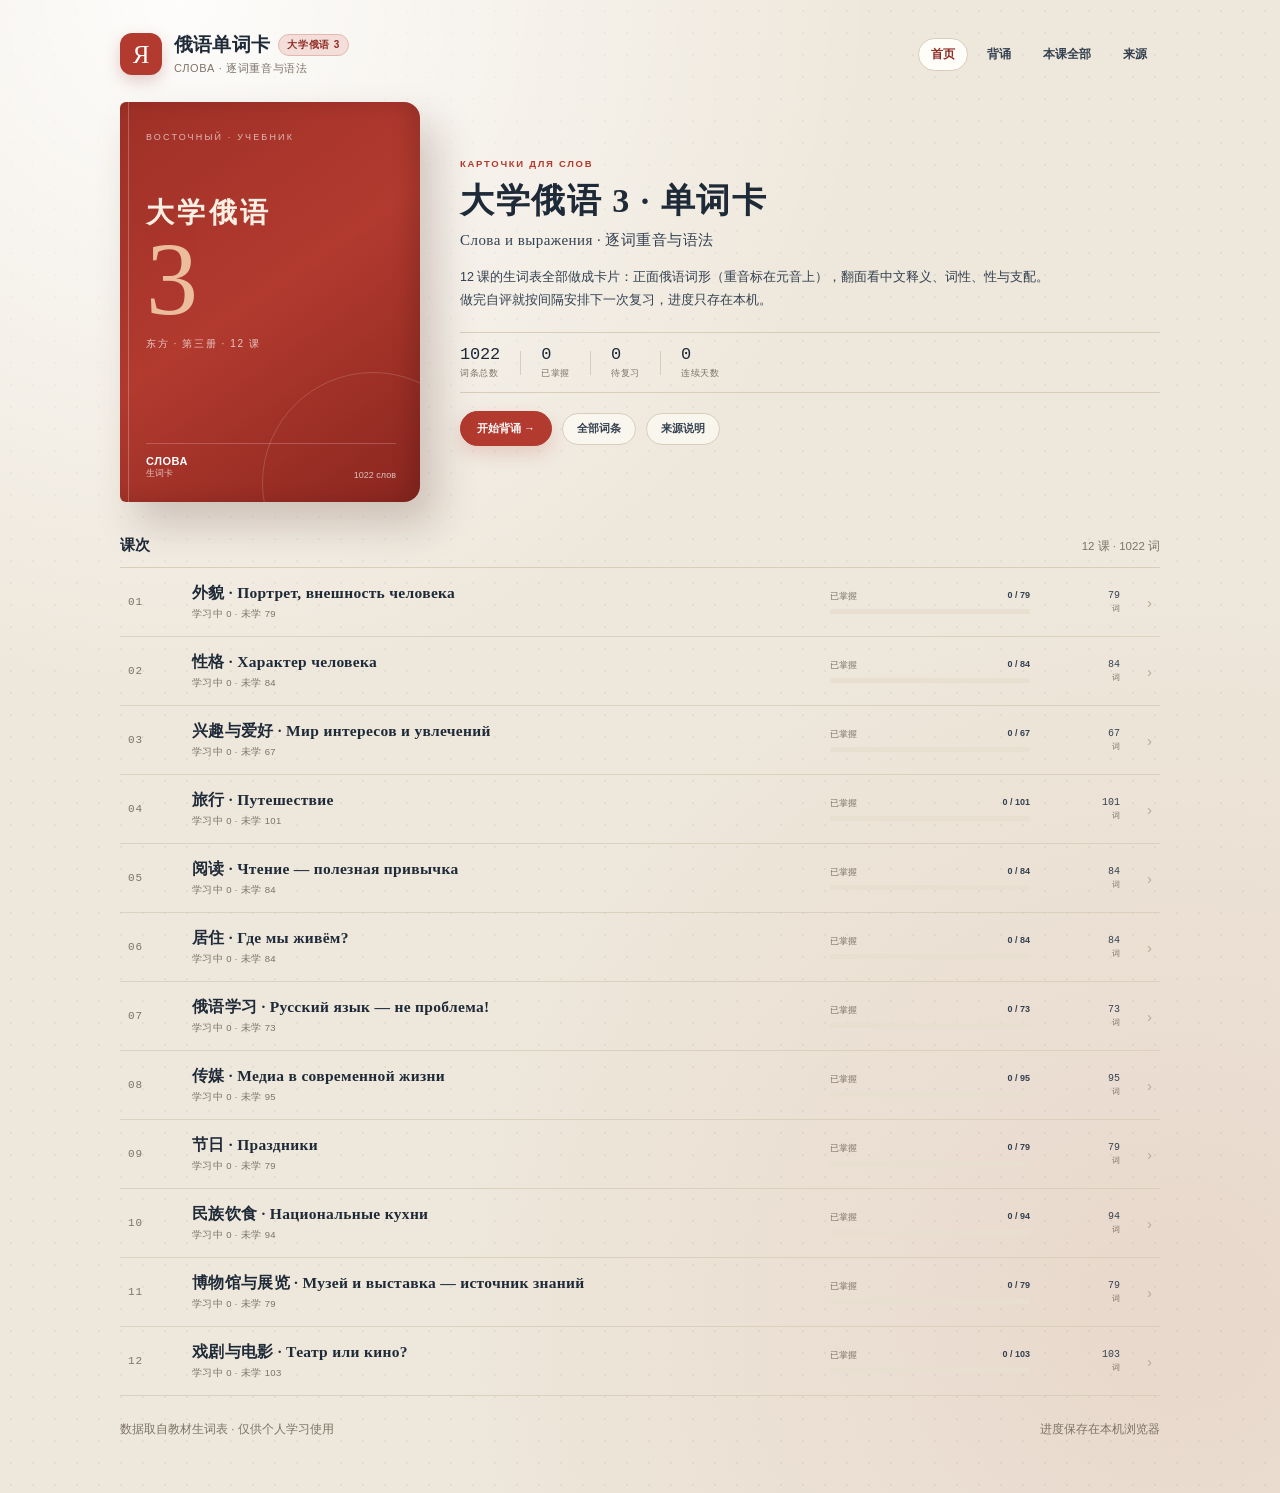
==== index.html @ 7ebdeb6d "俄语单词卡：大学俄语 3 的 1022 个生词，四档间隔复习 - 书首页（封面/统计/12 课进度）、背诵页、本课全部、来源 - 重音按 вн[е]шность 写法渲染；左右键切词与评分解耦 - 四" ====
<!doctype html>
<html lang="zh-CN">
<head>
<meta charset="utf-8">
<meta name="viewport" content="width=device-width, initial-scale=1">
<meta name="theme-color" content="#eee7db">
<title>大学俄语 3 · 俄语单词卡</title>
<link rel="stylesheet" href="styles.css">
<link rel="icon" href="favicon.svg" type="image/svg+xml">
<link rel="manifest" href="manifest.webmanifest">
</head>
<body>
<div class="page">

  <header class="topbar">
    <div class="brand">
      <div class="brand-mark" aria-hidden="true">Я</div>
      <div class="brand-copy">
        <div class="brand-line">
          <h1>俄语单词卡</h1>
          <span class="alpha-badge">大学俄语 3</span>
        </div>
        <p>СЛОВА · 逐词重音与语法</p>
      </div>
    </div>
    <nav class="nav">
      <a href="index.html" class="active">首页</a>
      <a href="study.html">背诵</a>
      <a href="unit.html">本课全部</a>
      <a href="sources.html">来源</a>
    </nav>
  </header>

  <section class="hero">
    <div class="cover" aria-hidden="true">
      <div class="cover-kicker">ВОСТОЧНЫЙ · УЧЕБНИК</div>
      <div class="cover-title">大学俄语</div>
      <div class="cover-num">3</div>
      <div class="cover-edition">东方 · 第三册 · 12 课</div>
      <div class="cover-foot">
        <div><strong>СЛОВА</strong>生词卡</div>
        <div><span id="coverCount">1022</span> слов</div>
      </div>
    </div>

    <div class="book-copy">
      <div class="eyebrow">Карточки для слов</div>
      <h1>大学俄语 3 · 单词卡</h1>
      <p class="ru-line">Слова и выражения · 逐词重音与语法</p>
      <p class="book-desc">
        12 课的生词表全部做成卡片：正面俄语词形（重音标在元音上），翻面看中文释义、词性、性与支配。
        做完自评就按间隔安排下一次复习，进度只存在本机。
      </p>

      <div class="book-stats">
        <div class="stat"><b id="sTotal">0</b><span>词条总数</span></div>
        <span class="stat-sep"></span>
        <div class="stat"><b id="sDone">0</b><span>已掌握</span></div>
        <span class="stat-sep"></span>
        <div class="stat"><b id="sDue">0</b><span>待复习</span></div>
        <span class="stat-sep"></span>
        <div class="stat"><b id="sStreak">0</b><span>连续天数</span></div>
      </div>

      <div class="book-actions">
        <a class="primary-btn" href="study.html">开始背诵 →</a>
        <a class="ghost-btn" href="unit.html">全部词条</a>
        <a class="ghost-btn" href="sources.html">来源说明</a>
      </div>
    </div>
  </section>

  <div class="section-title" style="margin-top:34px">
    <h2>课次</h2>
    <p class="section-count" id="lessonCount"></p>
  </div>
  <div class="unit-list" id="units"></div>

  <footer class="foot">
    <div>数据取自教材生词表 · 仅供个人学习使用</div>
    <div>进度保存在本机浏览器</div>
  </footer>
</div>

<script src="data/course.js"></script>
<script src="common.js"></script>
<script src="index.js"></script>
<script src="pwa.js"></script>
</body>
</html>
---- styles.css ----
:root{
  --bg:#eee7db;
  --paper:#fffdf8;
  --ink:#1f2a38;
  --ink-soft:#344150;
  --muted:#7d7367;
  --line:#d8cdbb;
  --line-soft:#e8dfd1;
  --accent:#b23a2f;
  --accent-deep:#8f2b23;
  --accent-soft:#f3ded9;
  --gold:#b88a4f;
  --ok:#3d7a52;
  --ok-soft:#e2efe5;
  --warn:#a8752a;
  --ru-serif:"Times New Roman", Cambria, "Liberation Serif", serif;
  --zh-serif:"Noto Serif SC", "Source Han Serif SC", "Songti SC", STSong, SimSun, serif;
  --sans:"Segoe UI", "PingFang SC", "Microsoft YaHei", sans-serif;
  --mono:"Cascadia Mono", Consolas, "SFMono-Regular", monospace;
}
*{box-sizing:border-box}
html{min-height:100%}
body{
  margin:0;min-height:100vh;color:var(--ink);font-family:var(--sans);
  background-color:var(--bg);
  background-image:
    radial-gradient(circle at 14% 0%, rgba(255,255,255,.9), transparent 38%),
    radial-gradient(circle at 92% 88%, rgba(178,58,47,.09), transparent 42%),
    radial-gradient(rgba(31,42,56,.055) 1px, transparent 1px);
  background-size:auto, auto, 22px 22px;
  -webkit-font-smoothing:antialiased;
}
a{color:var(--accent-deep);text-decoration:none}
a:hover{text-decoration:underline}

.page{max-width:1080px;margin:0 auto;padding:22px 20px 56px}

/* 顶栏 */
.topbar{display:flex;align-items:center;justify-content:space-between;gap:16px;padding:10px 0 18px;flex-wrap:wrap}
.brand{display:flex;align-items:center;gap:12px}
.brand-mark{
  width:42px;height:42px;border-radius:12px;background:var(--accent);color:#fff;
  display:grid;place-items:center;font-family:var(--ru-serif);font-size:25px;line-height:1;
  box-shadow:0 6px 16px rgba(143,43,35,.22);
}
.brand-line{display:flex;align-items:center;gap:8px}
.brand h1{margin:0;font-size:19px;font-weight:650;letter-spacing:.01em}
.alpha-badge{
  font-size:10px;font-weight:700;letter-spacing:.08em;color:var(--accent-deep);
  background:var(--accent-soft);border:1px solid #e2b9b1;border-radius:999px;padding:3px 8px;
}
.brand p{margin:3px 0 0;font-size:11px;color:var(--muted);letter-spacing:.06em}

.nav{display:flex;gap:6px;flex-wrap:wrap}
.nav a{
  font-size:12px;font-weight:600;color:var(--ink-soft);padding:7px 12px;border-radius:999px;
  border:1px solid transparent;
}
.nav a:hover{background:rgba(255,253,248,.7);border-color:var(--line);text-decoration:none}
.nav a.active{background:var(--paper);border-color:var(--line);color:var(--accent-deep)}

/* 卡片舞台 */
.stage{background:var(--paper);border:1px solid var(--line);border-radius:20px;box-shadow:0 18px 40px rgba(31,42,56,.08);overflow:hidden}
.stage-head{display:flex;align-items:center;justify-content:space-between;gap:14px;padding:14px 20px;border-bottom:1px solid var(--line-soft);flex-wrap:wrap}
.eyebrow{font-size:11px;font-weight:700;letter-spacing:.08em;color:var(--muted)}
.head-right{display:flex;align-items:center;gap:10px;flex-wrap:wrap}
select{
  font-family:var(--sans);font-size:12.5px;color:var(--ink);background:rgba(255,253,248,.9);
  border:1px solid var(--line);border-radius:999px;padding:7px 12px;cursor:pointer;
}
select:focus-visible{outline:2px solid var(--accent);outline-offset:2px}

.progress{height:3px;background:var(--line-soft)}
.progress span{display:block;height:100%;width:0;background:var(--accent);transition:width .35s ease}

.card-area{padding:34px 26px 8px;min-height:340px;display:flex;flex-direction:column;justify-content:center;align-items:center;text-align:center}
.word{
  font-family:var(--ru-serif);font-size:clamp(40px, 7.4vw, 74px);line-height:1.12;
  letter-spacing:.005em;margin:0;color:var(--ink);word-break:break-word;
}
.word .accent{color:var(--accent);position:relative}
.alt{font-family:var(--ru-serif);font-size:clamp(18px,2.4vw,24px);color:var(--muted);margin:14px 0 0}
.meaning{
  font-family:var(--zh-serif);font-size:clamp(20px,2.9vw,28px);line-height:1.5;margin:22px 0 0;color:var(--ink);
}
.grammar{margin:16px 0 0;display:flex;gap:8px;flex-wrap:wrap;justify-content:center}
.chip{
  font-size:11.5px;color:var(--ink-soft);background:rgba(238,231,219,.55);border:1px solid var(--line-soft);
  border-radius:999px;padding:4px 10px;
}
.hint{margin:26px 0 0;font-size:12.5px;color:var(--muted)}
.hint kbd{
  font-family:var(--mono);font-size:11px;background:#fff;border:1px solid var(--line);border-bottom-width:2px;
  border-radius:5px;padding:2px 6px;color:var(--ink-soft);
}
.placeholder{color:var(--muted);font-size:14px}

/* 评分条 */
.grades{display:grid;grid-template-columns:repeat(4,1fr);gap:10px;padding:18px 20px 22px;border-top:1px solid var(--line-soft)}
.grade{
  border:1px solid var(--line);background:rgba(255,253,248,.85);border-radius:12px;padding:11px 8px;cursor:pointer;
  font-family:var(--sans);font-size:12.5px;font-weight:600;color:var(--ink-soft);display:flex;flex-direction:column;gap:3px;align-items:center;
  transition:transform .12s ease, box-shadow .12s ease, background .12s ease;
}
.grade:hover{transform:translateY(-1px);box-shadow:0 8px 18px rgba(31,42,56,.08)}
.grade kbd{font-family:var(--mono);font-size:10.5px;color:var(--muted)}
.grade[data-g="1"]:hover{background:#fbeeec;border-color:#e0b4ad;color:var(--accent-deep)}
.grade[data-g="2"]:hover{background:#fdf3e2;border-color:#e3c9a0;color:var(--warn)}
.grade[data-g="3"]:hover{background:#eef4ec;border-color:#c2d8c6;color:var(--ok)}
.grade[data-g="4"]:hover{background:#e6f0e8;border-color:#b3cdb8;color:var(--ok)}
.grade:disabled{opacity:.45;cursor:not-allowed;transform:none;box-shadow:none}

/* 统计 */
.stats{display:grid;grid-template-columns:repeat(4,1fr);gap:12px;margin:18px 0 0}
.stat{background:var(--paper);border:1px solid var(--line);border-radius:14px;padding:13px 15px}
.stat b{display:block;font-size:22px;font-weight:650;letter-spacing:-.01em}
.stat span{font-size:11px;color:var(--muted);letter-spacing:.04em}

/* 目录 / 列表 */
.section-title{display:flex;align-items:baseline;justify-content:space-between;margin:26px 0 12px}
.section-title h2{margin:0;font-size:15px;font-weight:650}
.section-title p{margin:0;font-size:11.5px;color:var(--muted)}

.lesson-list{display:grid;gap:9px}
.lesson{
  display:grid;grid-template-columns:44px 1fr auto;align-items:center;gap:14px;
  background:var(--paper);border:1px solid var(--line);border-radius:13px;padding:12px 16px;
  color:inherit;transition:box-shadow .12s ease,border-color .12s ease;
}
.lesson:hover{text-decoration:none;border-color:#cbbfa8;box-shadow:0 10px 22px rgba(31,42,56,.07)}
.lesson .no{font-family:var(--mono);font-size:12px;color:var(--muted)}
.lesson .title{font-size:13.5px;font-weight:600}
.lesson .sub{font-size:11.5px;color:var(--muted);margin-top:2px}
.lesson .count{font-family:var(--mono);font-size:11.5px;color:var(--muted)}
.bar{height:5px;border-radius:999px;background:var(--line-soft);overflow:hidden;margin-top:7px;max-width:260px}
.bar span{display:block;height:100%;background:var(--ok)}

.wordlist{display:grid;gap:2px;background:var(--paper);border:1px solid var(--line);border-radius:14px;overflow:hidden}
.row{display:grid;grid-template-columns:26px 1fr 1.1fr auto;gap:12px;align-items:center;padding:9px 16px;border-bottom:1px solid var(--line-soft);font-size:13px}
.row:last-child{border-bottom:0}
.row .ru{font-family:var(--ru-serif);font-size:17px}
.row .zh{color:var(--ink-soft);font-size:12.5px}
.row .meta{font-size:11px;color:var(--muted);white-space:nowrap}
.dot{width:8px;height:8px;border-radius:50%;background:var(--line);display:inline-block}
.dot.ok{background:var(--ok)}
.dot.learn{background:var(--gold)}

.empty{padding:44px 20px;text-align:center;color:var(--muted);font-size:13px}

.foot{margin:26px 0 0;display:flex;gap:16px;flex-wrap:wrap;justify-content:space-between;font-size:11.5px;color:var(--muted)}
.foot kbd{font-family:var(--mono);font-size:10.5px;background:#fff;border:1px solid var(--line);border-radius:4px;padding:1px 5px}

.note{background:var(--accent-soft);border:1px solid #e2b9b1;border-radius:12px;padding:12px 15px;font-size:12.5px;color:var(--accent-deep);margin:16px 0}
.prose{background:var(--paper);border:1px solid var(--line);border-radius:14px;padding:18px 20px;font-size:13px;line-height:1.75;color:var(--ink-soft)}
.prose h3{margin:18px 0 8px;font-size:13px;color:var(--ink)}
.prose h3:first-child{margin-top:0}

@media (max-width:720px){
  .page{padding:16px 14px 44px}
  .stats{grid-template-columns:repeat(2,1fr)}
  .grades{grid-template-columns:repeat(2,1fr)}
  .row{grid-template-columns:20px 1fr auto;gap:8px}
  .row .zh{display:none}
  .lesson{grid-template-columns:34px 1fr auto;gap:10px;padding:11px 13px}
}
@media (prefers-reduced-motion:reduce){*{transition:none !important;animation:none !important}}

/* ── 书首页 ───────────────────────────────────────── */
.hero{display:grid;grid-template-columns:300px minmax(0,1fr);gap:40px;align-items:center;margin:8px 0 6px}
.cover{
  position:relative;height:400px;border-radius:6px 16px 16px 6px;padding:30px 26px 24px;color:#f8eee2;overflow:hidden;
  background:linear-gradient(145deg,#9f3027 0%,#b23a2f 48%,#8a261f 100%);
  box-shadow:16px 22px 40px rgba(76,37,28,.22), inset -10px 0 20px rgba(0,0,0,.13);
}
.cover::before{content:"";position:absolute;left:8px;top:0;bottom:0;width:1px;background:rgba(255,255,255,.25)}
.cover::after{content:"";position:absolute;right:-64px;bottom:-92px;width:220px;height:220px;border:1px solid rgba(255,255,255,.16);border-radius:50%}
.cover-kicker{font-size:9px;letter-spacing:.24em;color:rgba(255,255,255,.65)}
.cover-title{margin:52px 0 0;font-family:var(--zh-serif);font-size:28px;font-weight:600;letter-spacing:.12em;line-height:1.35}
.cover-num{margin-top:4px;font-family:var(--ru-serif);font-size:104px;line-height:.82;color:#f1c9a7;opacity:.92}
.cover-edition{margin-top:16px;font-size:10px;letter-spacing:.16em;color:rgba(255,255,255,.72)}
.cover-foot{position:absolute;left:26px;right:24px;bottom:22px;display:flex;justify-content:space-between;align-items:flex-end;border-top:1px solid rgba(255,255,255,.2);padding-top:11px;font-size:9px;color:rgba(255,255,255,.7)}
.cover-foot strong{display:block;font-weight:600;color:#fff;font-size:11px;letter-spacing:.05em}

.book-copy{min-width:0}
.book-copy .eyebrow{color:var(--accent);font-size:9.5px;font-weight:800;letter-spacing:.18em;text-transform:uppercase}
.book-copy h1{margin:9px 0 0;font-family:var(--zh-serif);font-size:34px;font-weight:600;letter-spacing:.045em}
.book-copy .ru-line{margin:7px 0 0;font-family:var(--ru-serif);color:var(--ink-soft);font-size:15px;letter-spacing:.03em}
.book-desc{margin:16px 0 0;max-width:600px;color:var(--ink-soft);font-size:12.5px;line-height:1.85}
.book-stats{display:flex;align-items:center;gap:20px;margin-top:20px;padding:12px 0;border-top:1px solid var(--line);border-bottom:1px solid var(--line)}
.book-stats .stat{display:flex;flex-direction:column;gap:3px;background:none;border:0;padding:0}
.book-stats .stat b{font-family:var(--mono);font-size:17px;font-weight:500}
.book-stats .stat span{color:var(--muted);font-size:9px;letter-spacing:.07em}
.stat-sep{width:1px;height:24px;background:var(--line)}
.book-actions{display:flex;align-items:center;gap:10px;flex-wrap:wrap;margin-top:18px}
.primary-btn{
  border:1px solid var(--accent);border-radius:999px;background:var(--accent);color:#fff;
  padding:9px 16px;font-size:11px;font-weight:700;cursor:pointer;text-decoration:none;
  display:inline-flex;align-items:center;box-shadow:0 8px 18px rgba(178,58,47,.18);
}
.primary-btn:hover{background:var(--accent-deep);text-decoration:none}
.ghost-btn{
  border:1px solid var(--line);border-radius:999px;background:rgba(255,253,248,.65);color:var(--ink-soft);
  padding:8px 14px;font-size:10.5px;font-weight:600;cursor:pointer;text-decoration:none;display:inline-flex;
}
.ghost-btn:hover{background:var(--paper);text-decoration:none}

.unit-list{border-top:1px solid var(--line);margin-top:4px}
.unit-row{
  display:grid;grid-template-columns:48px minmax(0,1fr) 200px 74px 16px;gap:16px;align-items:center;
  padding:15px 8px;border-bottom:1px solid rgba(216,204,186,.8);text-decoration:none;color:inherit;
  transition:background .16s, padding .16s;
}
.unit-row:hover{background:rgba(255,253,248,.55);padding-left:14px;padding-right:14px;text-decoration:none}
.unit-no{font-family:var(--mono);font-size:11px;color:var(--muted);letter-spacing:.08em}
.unit-title{display:block;font-family:var(--zh-serif);font-size:15.5px;font-weight:600;letter-spacing:.02em}
.unit-sub{display:block;margin-top:4px;color:var(--muted);font-size:9.5px;letter-spacing:.04em}
.unit-progress{display:flex;flex-direction:column;gap:6px}
.unit-progress-line{display:flex;justify-content:space-between;color:var(--muted);font-size:9px}
.unit-progress-line b{color:var(--ink-soft);font-weight:600}
.unit-progress .bar{margin:0;max-width:none}
.unit-progress .bar span{background:linear-gradient(90deg,var(--accent),#ce7a5f)}
.unit-count{text-align:right;font-family:var(--mono);font-size:10px;color:var(--ink-soft);line-height:1.4}
.unit-count span{display:block;color:var(--muted);font-size:8px;letter-spacing:.06em}
.unit-arrow{font-size:15px;color:#b9ab96;text-align:right}

/* ── 卡片翻页按钮 ─────────────────────────────────── */
.pager{display:flex;align-items:center;justify-content:center;gap:10px;padding:0 20px 4px}
.pager button{
  border:1px solid var(--line);background:rgba(255,253,248,.85);border-radius:999px;
  padding:8px 16px;font-size:12px;color:var(--ink-soft);cursor:pointer;font-weight:600;
  display:inline-flex;align-items:center;gap:7px;transition:background .14s,border-color .14s,transform .14s;
}
.pager button:hover:not(:disabled){background:var(--paper);border-color:#c9b7a0;transform:translateY(-1px)}
.pager button:disabled{opacity:.4;cursor:not-allowed}
.pager kbd{font-family:var(--mono);font-size:10px;color:var(--muted)}
.pager .pos{font-family:var(--mono);font-size:11px;color:var(--muted);min-width:78px;text-align:center}

@media (max-width:900px){
  .hero{grid-template-columns:1fr;gap:22px}
  .cover{height:260px}
  .cover-num{font-size:76px}
  .cover-title{margin-top:26px;font-size:22px}
  .unit-row{grid-template-columns:36px minmax(0,1fr) 110px 16px;gap:10px}
  .unit-count{display:none}
}
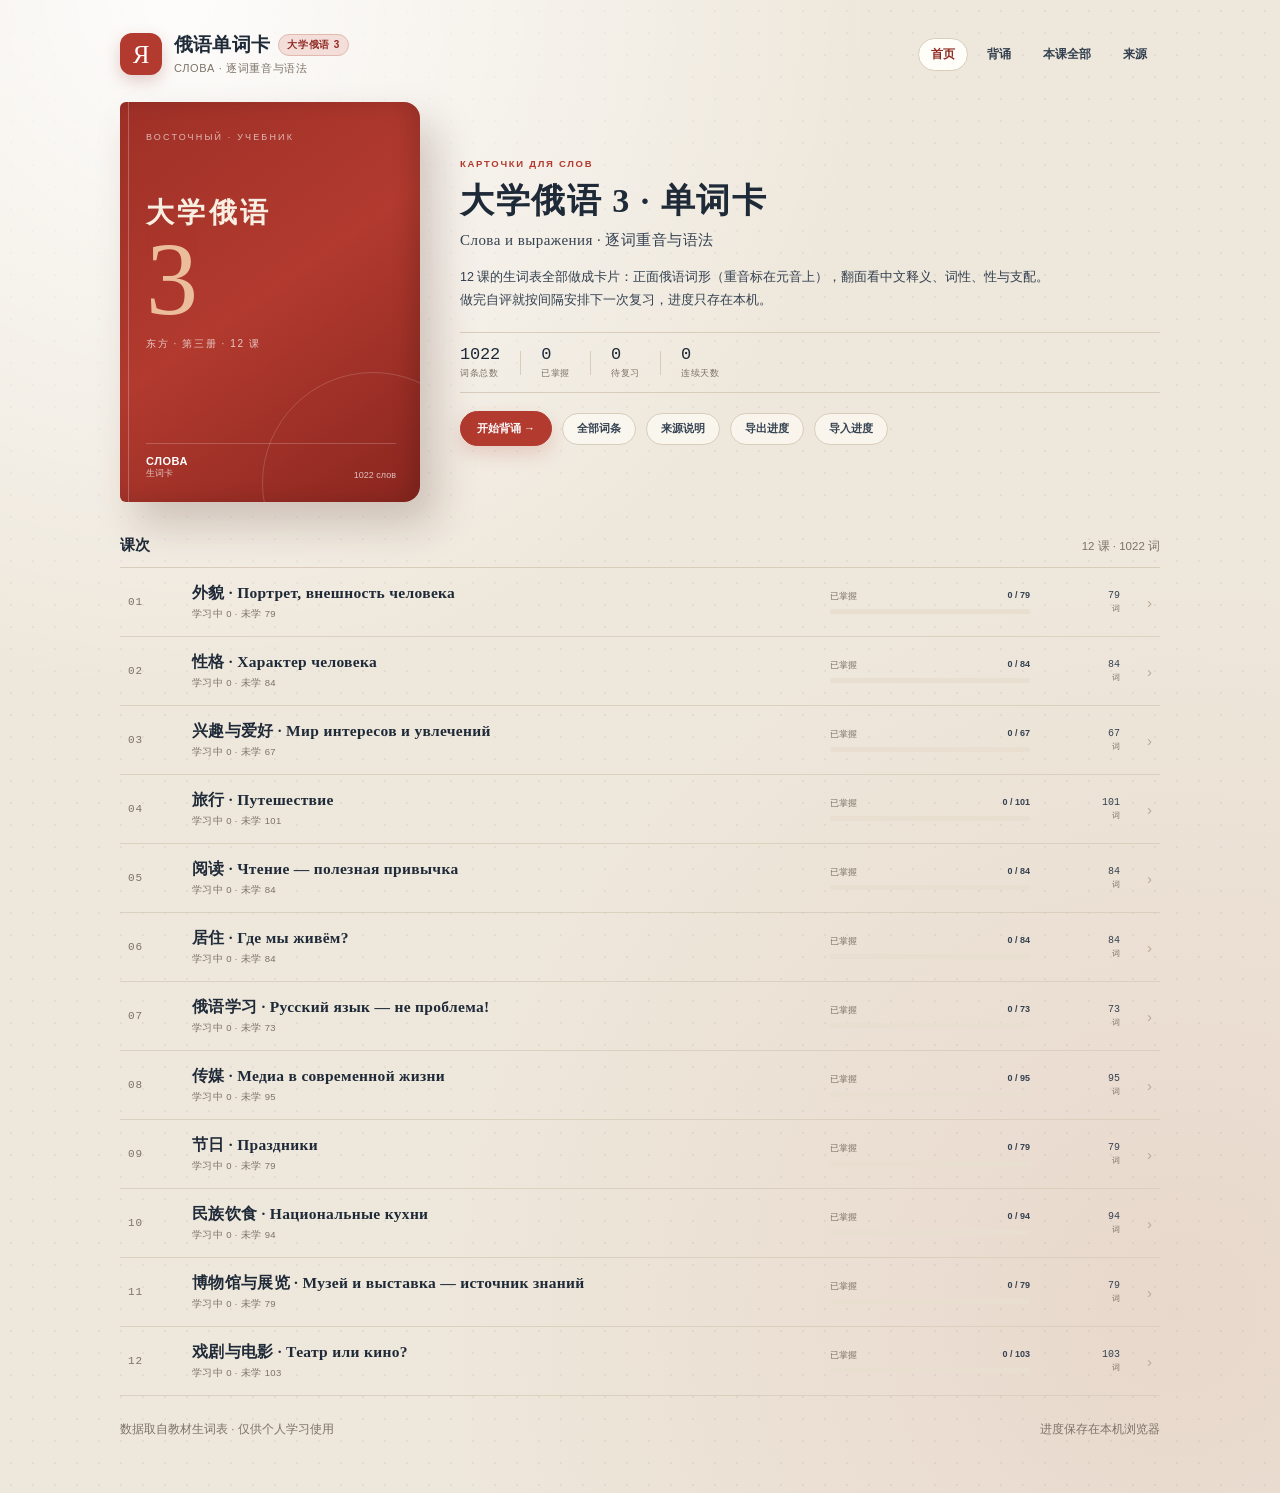
==== commit 3acc48a7: "数据修正 + 搜索 + 导入导出 - 修正 37 条脏数据：把括号里的支配关系移入 gov、分号标注移入 note - 30 余条单斜杠体对（запо́мнить / запомина́ть）识别为 " ====
--- a/index.html
+++ b/index.html
@@ -1,90 +1,94 @@
-<!doctype html>
-<html lang="zh-CN">
-<head>
-<meta charset="utf-8">
-<meta name="viewport" content="width=device-width, initial-scale=1">
-<meta name="theme-color" content="#eee7db">
-<title>大学俄语 3 · 俄语单词卡</title>
-<link rel="stylesheet" href="styles.css">
-<link rel="icon" href="favicon.svg" type="image/svg+xml">
-<link rel="manifest" href="manifest.webmanifest">
-</head>
-<body>
-<div class="page">
-
-  <header class="topbar">
-    <div class="brand">
-      <div class="brand-mark" aria-hidden="true">Я</div>
-      <div class="brand-copy">
-        <div class="brand-line">
-          <h1>俄语单词卡</h1>
-          <span class="alpha-badge">大学俄语 3</span>
-        </div>
-        <p>СЛОВА · 逐词重音与语法</p>
-      </div>
-    </div>
-    <nav class="nav">
-      <a href="index.html" class="active">首页</a>
-      <a href="study.html">背诵</a>
-      <a href="unit.html">本课全部</a>
-      <a href="sources.html">来源</a>
-    </nav>
-  </header>
-
-  <section class="hero">
-    <div class="cover" aria-hidden="true">
-      <div class="cover-kicker">ВОСТОЧНЫЙ · УЧЕБНИК</div>
-      <div class="cover-title">大学俄语</div>
-      <div class="cover-num">3</div>
-      <div class="cover-edition">东方 · 第三册 · 12 课</div>
-      <div class="cover-foot">
-        <div><strong>СЛОВА</strong>生词卡</div>
-        <div><span id="coverCount">1022</span> слов</div>
-      </div>
-    </div>
-
-    <div class="book-copy">
-      <div class="eyebrow">Карточки для слов</div>
-      <h1>大学俄语 3 · 单词卡</h1>
-      <p class="ru-line">Слова и выражения · 逐词重音与语法</p>
-      <p class="book-desc">
-        12 课的生词表全部做成卡片：正面俄语词形（重音标在元音上），翻面看中文释义、词性、性与支配。
-        做完自评就按间隔安排下一次复习，进度只存在本机。
-      </p>
-
-      <div class="book-stats">
-        <div class="stat"><b id="sTotal">0</b><span>词条总数</span></div>
-        <span class="stat-sep"></span>
-        <div class="stat"><b id="sDone">0</b><span>已掌握</span></div>
-        <span class="stat-sep"></span>
-        <div class="stat"><b id="sDue">0</b><span>待复习</span></div>
-        <span class="stat-sep"></span>
-        <div class="stat"><b id="sStreak">0</b><span>连续天数</span></div>
-      </div>
-
-      <div class="book-actions">
-        <a class="primary-btn" href="study.html">开始背诵 →</a>
-        <a class="ghost-btn" href="unit.html">全部词条</a>
-        <a class="ghost-btn" href="sources.html">来源说明</a>
-      </div>
-    </div>
-  </section>
-
-  <div class="section-title" style="margin-top:34px">
-    <h2>课次</h2>
-    <p class="section-count" id="lessonCount"></p>
-  </div>
-  <div class="unit-list" id="units"></div>
-
-  <footer class="foot">
-    <div>数据取自教材生词表 · 仅供个人学习使用</div>
-    <div>进度保存在本机浏览器</div>
-  </footer>
-</div>
-
-<script src="data/course.js"></script>
-<script src="common.js"></script>
-<script src="index.js"></script>
-<script src="pwa.js"></script>
-</body>
-</html>
+<!doctype html>
+<html lang="zh-CN">
+<head>
+<meta charset="utf-8">
+<meta name="viewport" content="width=device-width, initial-scale=1">
+<meta name="theme-color" content="#eee7db">
+<title>大学俄语 3 · 俄语单词卡</title>
+<link rel="stylesheet" href="styles.css">
+<link rel="icon" href="favicon.svg" type="image/svg+xml">
+<link rel="manifest" href="manifest.webmanifest">
+</head>
+<body>
+<div class="page">
+
+  <header class="topbar">
+    <div class="brand">
+      <div class="brand-mark" aria-hidden="true">Я</div>
+      <div class="brand-copy">
+        <div class="brand-line">
+          <h1>俄语单词卡</h1>
+          <span class="alpha-badge">大学俄语 3</span>
+        </div>
+        <p>СЛОВА · 逐词重音与语法</p>
+      </div>
+    </div>
+    <nav class="nav">
+      <a href="index.html" class="active">首页</a>
+      <a href="study.html">背诵</a>
+      <a href="unit.html">本课全部</a>
+      <a href="sources.html">来源</a>
+    </nav>
+  </header>
+
+  <section class="hero">
+    <div class="cover" aria-hidden="true">
+      <div class="cover-kicker">ВОСТОЧНЫЙ · УЧЕБНИК</div>
+      <div class="cover-title">大学俄语</div>
+      <div class="cover-num">3</div>
+      <div class="cover-edition">东方 · 第三册 · 12 课</div>
+      <div class="cover-foot">
+        <div><strong>СЛОВА</strong>生词卡</div>
+        <div><span id="coverCount">1022</span> слов</div>
+      </div>
+    </div>
+
+    <div class="book-copy">
+      <div class="eyebrow">Карточки для слов</div>
+      <h1>大学俄语 3 · 单词卡</h1>
+      <p class="ru-line">Слова и выражения · 逐词重音与语法</p>
+      <p class="book-desc">
+        12 课的生词表全部做成卡片：正面俄语词形（重音标在元音上），翻面看中文释义、词性、性与支配。
+        做完自评就按间隔安排下一次复习，进度只存在本机。
+      </p>
+
+      <div class="book-stats">
+        <div class="stat"><b id="sTotal">0</b><span>词条总数</span></div>
+        <span class="stat-sep"></span>
+        <div class="stat"><b id="sDone">0</b><span>已掌握</span></div>
+        <span class="stat-sep"></span>
+        <div class="stat"><b id="sDue">0</b><span>待复习</span></div>
+        <span class="stat-sep"></span>
+        <div class="stat"><b id="sStreak">0</b><span>连续天数</span></div>
+      </div>
+
+      <div class="book-actions">
+        <a class="primary-btn" href="study.html">开始背诵 →</a>
+        <a class="ghost-btn" href="unit.html">全部词条</a>
+        <a class="ghost-btn" href="sources.html">来源说明</a>
+        <button type="button" class="ghost-btn" id="exportBtn">导出进度</button>
+        <button type="button" class="ghost-btn" id="importBtn">导入进度</button>
+        <input type="file" id="fileInput" accept="application/json,.json" hidden>
+        <span class="io-hint" id="ioHint"></span>
+      </div>
+    </div>
+  </section>
+
+  <div class="section-title" style="margin-top:34px">
+    <h2>课次</h2>
+    <p class="section-count" id="lessonCount"></p>
+  </div>
+  <div class="unit-list" id="units"></div>
+
+  <footer class="foot">
+    <div>数据取自教材生词表 · 仅供个人学习使用</div>
+    <div>进度保存在本机浏览器</div>
+  </footer>
+</div>
+
+<script src="data/course.js"></script>
+<script src="common.js"></script>
+<script src="index.js"></script>
+<script src="pwa.js"></script>
+</body>
+</html>
--- a/styles.css
+++ b/styles.css
@@ -243,3 +243,19 @@
   .unit-row{grid-template-columns:36px minmax(0,1fr) 110px 16px;gap:10px}
   .unit-count{display:none}
 }
+
+/* 无障碍：仅读屏可见 */
+.sr-only{position:absolute;width:1px;height:1px;padding:0;margin:-1px;overflow:hidden;clip:rect(0,0,0,0);white-space:nowrap;border:0}
+
+/* 本课搜索 */
+.unit-search{display:flex;align-items:center;gap:10px;margin:0 0 12px}
+.unit-search input{
+  flex:1;max-width:340px;border:1px solid var(--line);border-radius:999px;background:rgba(255,253,248,.75);
+  padding:8px 14px;font-size:13px;font-family:var(--sans);color:var(--ink);outline:none;
+}
+.unit-search input:focus{border-color:#c9b7a0;box-shadow:0 0 0 3px rgba(178,58,47,.08)}
+.unit-search .q-count{font-size:11.5px;color:var(--muted);font-family:var(--mono)}
+.row.hidden{display:none}
+
+.io-hint{font-size:11px;color:var(--ok);align-self:center}
+.io-hint.err{color:var(--accent-deep)}
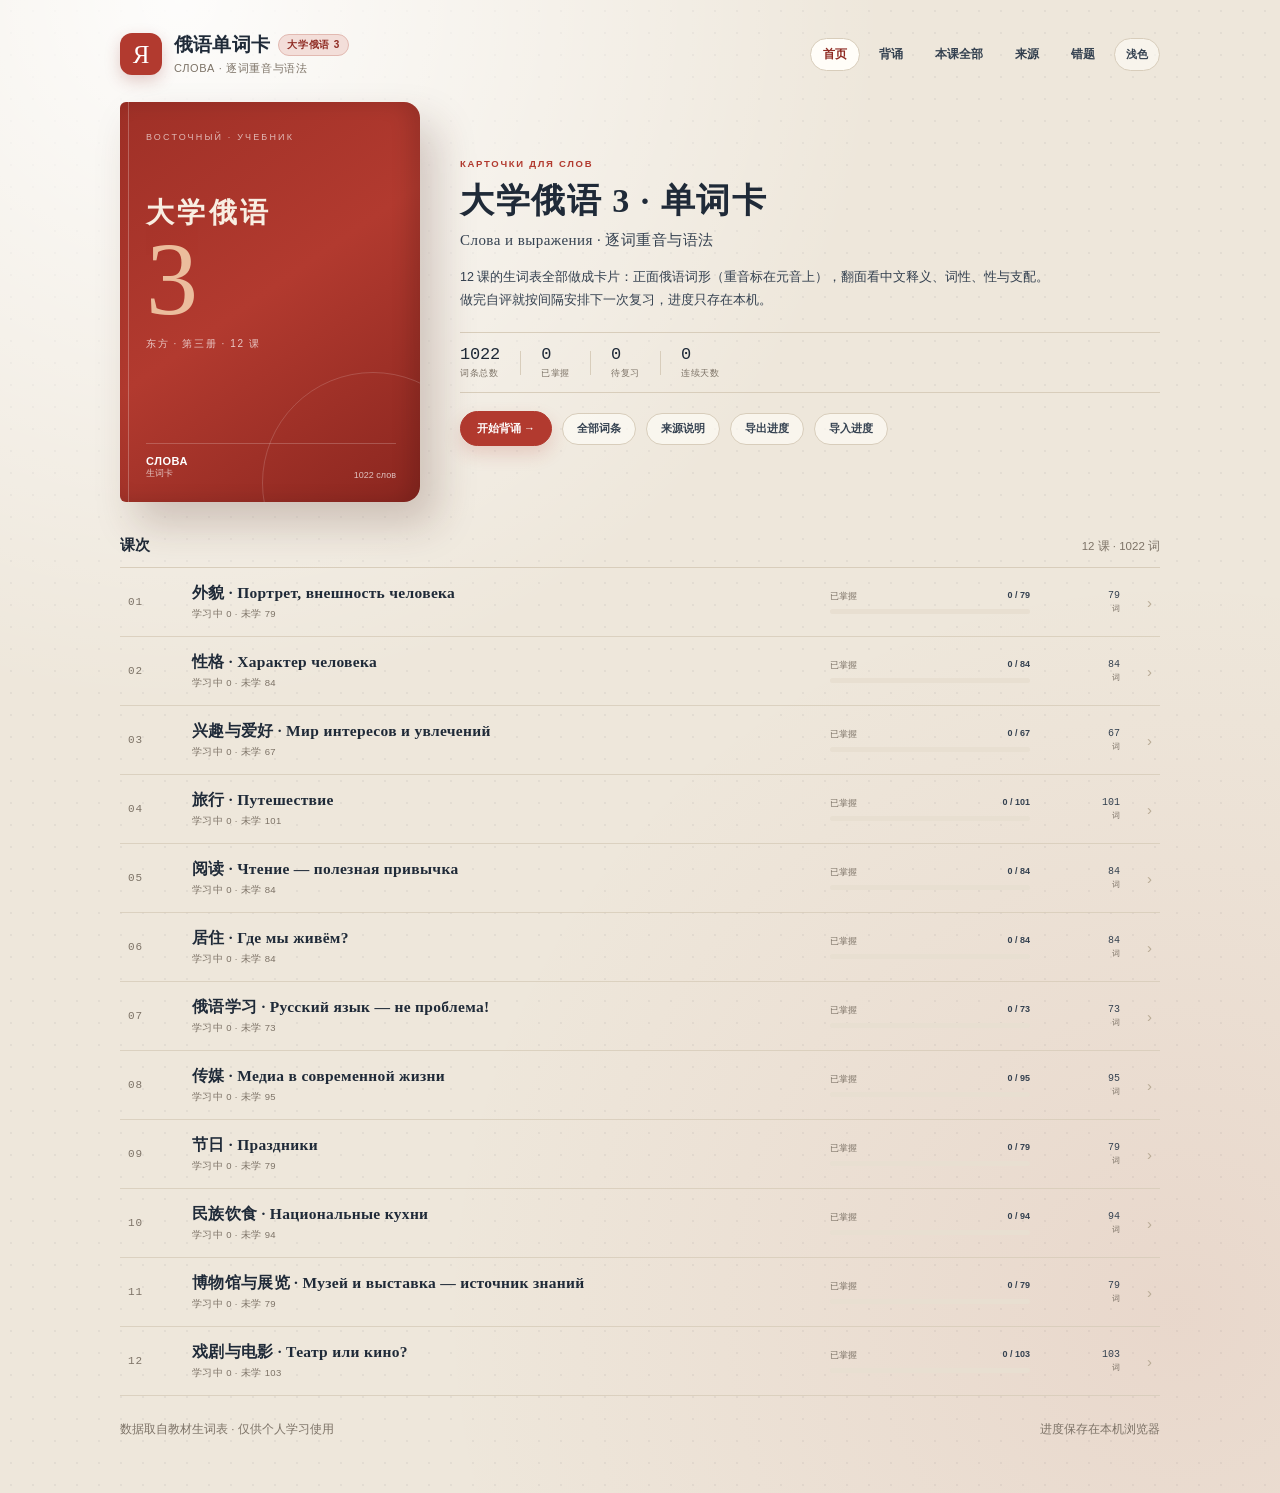
==== commit 08bb40c6: "暗色模式 / 汉→俄 / 错题本 - 主题：跟随系统、浅色、深色三档，默认浅色，头部内联脚本防闪 - 配色抽成语义变量，新增暗色整套（含表格、例句高亮、首页封面） - 背诵页加方向切换：汉→俄时题干是" ====
--- a/index.html
+++ b/index.html
@@ -3,6 +3,7 @@
 <head>
 <meta charset="utf-8">
 <meta name="viewport" content="width=device-width, initial-scale=1">
+<script>try{var m=localStorage.getItem("rwc-theme")||"light";if(m==="dark"||(m==="auto"&&matchMedia("(prefers-color-scheme: dark)").matches))document.documentElement.setAttribute("data-theme","dark");}catch(e){}</script>
 <meta name="theme-color" content="#eee7db">
 <title>大学俄语 3 · 俄语单词卡</title>
 <link rel="stylesheet" href="styles.css">
@@ -28,6 +29,8 @@
       <a href="study.html">背诵</a>
       <a href="unit.html">本课全部</a>
       <a href="sources.html">来源</a>
+      <a href="wrong.html">错题</a>
+      <button type="button" class="theme-btn" data-theme-toggle>跟随系统</button>
     </nav>
   </header>
 
@@ -89,6 +92,7 @@
 <script src="data/course.js"></script>
 <script src="common.js"></script>
 <script src="index.js"></script>
+<script src="theme.js"></script>
 <script src="pwa.js"></script>
 </body>
 </html>
--- a/styles.css
+++ b/styles.css
@@ -1,261 +1,379 @@
-:root{
-  --bg:#eee7db;
-  --paper:#fffdf8;
-  --ink:#1f2a38;
-  --ink-soft:#344150;
-  --muted:#7d7367;
-  --line:#d8cdbb;
-  --line-soft:#e8dfd1;
-  --accent:#b23a2f;
-  --accent-deep:#8f2b23;
-  --accent-soft:#f3ded9;
-  --gold:#b88a4f;
-  --ok:#3d7a52;
-  --ok-soft:#e2efe5;
-  --warn:#a8752a;
-  --ru-serif:"Times New Roman", Cambria, "Liberation Serif", serif;
-  --zh-serif:"Noto Serif SC", "Source Han Serif SC", "Songti SC", STSong, SimSun, serif;
-  --sans:"Segoe UI", "PingFang SC", "Microsoft YaHei", sans-serif;
-  --mono:"Cascadia Mono", Consolas, "SFMono-Regular", monospace;
-}
-*{box-sizing:border-box}
-html{min-height:100%}
-body{
-  margin:0;min-height:100vh;color:var(--ink);font-family:var(--sans);
-  background-color:var(--bg);
-  background-image:
-    radial-gradient(circle at 14% 0%, rgba(255,255,255,.9), transparent 38%),
-    radial-gradient(circle at 92% 88%, rgba(178,58,47,.09), transparent 42%),
-    radial-gradient(rgba(31,42,56,.055) 1px, transparent 1px);
-  background-size:auto, auto, 22px 22px;
-  -webkit-font-smoothing:antialiased;
-}
-a{color:var(--accent-deep);text-decoration:none}
-a:hover{text-decoration:underline}
-
-.page{max-width:1080px;margin:0 auto;padding:22px 20px 56px}
-
-/* 顶栏 */
-.topbar{display:flex;align-items:center;justify-content:space-between;gap:16px;padding:10px 0 18px;flex-wrap:wrap}
-.brand{display:flex;align-items:center;gap:12px}
-.brand-mark{
-  width:42px;height:42px;border-radius:12px;background:var(--accent);color:#fff;
-  display:grid;place-items:center;font-family:var(--ru-serif);font-size:25px;line-height:1;
-  box-shadow:0 6px 16px rgba(143,43,35,.22);
-}
-.brand-line{display:flex;align-items:center;gap:8px}
-.brand h1{margin:0;font-size:19px;font-weight:650;letter-spacing:.01em}
-.alpha-badge{
-  font-size:10px;font-weight:700;letter-spacing:.08em;color:var(--accent-deep);
-  background:var(--accent-soft);border:1px solid #e2b9b1;border-radius:999px;padding:3px 8px;
-}
-.brand p{margin:3px 0 0;font-size:11px;color:var(--muted);letter-spacing:.06em}
-
-.nav{display:flex;gap:6px;flex-wrap:wrap}
-.nav a{
-  font-size:12px;font-weight:600;color:var(--ink-soft);padding:7px 12px;border-radius:999px;
-  border:1px solid transparent;
-}
-.nav a:hover{background:rgba(255,253,248,.7);border-color:var(--line);text-decoration:none}
-.nav a.active{background:var(--paper);border-color:var(--line);color:var(--accent-deep)}
-
-/* 卡片舞台 */
-.stage{background:var(--paper);border:1px solid var(--line);border-radius:20px;box-shadow:0 18px 40px rgba(31,42,56,.08);overflow:hidden}
-.stage-head{display:flex;align-items:center;justify-content:space-between;gap:14px;padding:14px 20px;border-bottom:1px solid var(--line-soft);flex-wrap:wrap}
-.eyebrow{font-size:11px;font-weight:700;letter-spacing:.08em;color:var(--muted)}
-.head-right{display:flex;align-items:center;gap:10px;flex-wrap:wrap}
-select{
-  font-family:var(--sans);font-size:12.5px;color:var(--ink);background:rgba(255,253,248,.9);
-  border:1px solid var(--line);border-radius:999px;padding:7px 12px;cursor:pointer;
-}
-select:focus-visible{outline:2px solid var(--accent);outline-offset:2px}
-
-.progress{height:3px;background:var(--line-soft)}
-.progress span{display:block;height:100%;width:0;background:var(--accent);transition:width .35s ease}
-
-.card-area{padding:34px 26px 8px;min-height:340px;display:flex;flex-direction:column;justify-content:center;align-items:center;text-align:center}
-.word{
-  font-family:var(--ru-serif);font-size:clamp(40px, 7.4vw, 74px);line-height:1.12;
-  letter-spacing:.005em;margin:0;color:var(--ink);word-break:break-word;
-}
-.word .accent{color:var(--accent);position:relative}
-.alt{font-family:var(--ru-serif);font-size:clamp(18px,2.4vw,24px);color:var(--muted);margin:14px 0 0}
-.meaning{
-  font-family:var(--zh-serif);font-size:clamp(20px,2.9vw,28px);line-height:1.5;margin:22px 0 0;color:var(--ink);
-}
-.grammar{margin:16px 0 0;display:flex;gap:8px;flex-wrap:wrap;justify-content:center}
-.chip{
-  font-size:11.5px;color:var(--ink-soft);background:rgba(238,231,219,.55);border:1px solid var(--line-soft);
-  border-radius:999px;padding:4px 10px;
-}
-.hint{margin:26px 0 0;font-size:12.5px;color:var(--muted)}
-.hint kbd{
-  font-family:var(--mono);font-size:11px;background:#fff;border:1px solid var(--line);border-bottom-width:2px;
-  border-radius:5px;padding:2px 6px;color:var(--ink-soft);
-}
-.placeholder{color:var(--muted);font-size:14px}
-
-/* 评分条 */
-.grades{display:grid;grid-template-columns:repeat(4,1fr);gap:10px;padding:18px 20px 22px;border-top:1px solid var(--line-soft)}
-.grade{
-  border:1px solid var(--line);background:rgba(255,253,248,.85);border-radius:12px;padding:11px 8px;cursor:pointer;
-  font-family:var(--sans);font-size:12.5px;font-weight:600;color:var(--ink-soft);display:flex;flex-direction:column;gap:3px;align-items:center;
-  transition:transform .12s ease, box-shadow .12s ease, background .12s ease;
-}
-.grade:hover{transform:translateY(-1px);box-shadow:0 8px 18px rgba(31,42,56,.08)}
-.grade kbd{font-family:var(--mono);font-size:10.5px;color:var(--muted)}
-.grade[data-g="1"]:hover{background:#fbeeec;border-color:#e0b4ad;color:var(--accent-deep)}
-.grade[data-g="2"]:hover{background:#fdf3e2;border-color:#e3c9a0;color:var(--warn)}
-.grade[data-g="3"]:hover{background:#eef4ec;border-color:#c2d8c6;color:var(--ok)}
-.grade[data-g="4"]:hover{background:#e6f0e8;border-color:#b3cdb8;color:var(--ok)}
-.grade:disabled{opacity:.45;cursor:not-allowed;transform:none;box-shadow:none}
-
-/* 统计 */
-.stats{display:grid;grid-template-columns:repeat(4,1fr);gap:12px;margin:18px 0 0}
-.stat{background:var(--paper);border:1px solid var(--line);border-radius:14px;padding:13px 15px}
-.stat b{display:block;font-size:22px;font-weight:650;letter-spacing:-.01em}
-.stat span{font-size:11px;color:var(--muted);letter-spacing:.04em}
-
-/* 目录 / 列表 */
-.section-title{display:flex;align-items:baseline;justify-content:space-between;margin:26px 0 12px}
-.section-title h2{margin:0;font-size:15px;font-weight:650}
-.section-title p{margin:0;font-size:11.5px;color:var(--muted)}
-
-.lesson-list{display:grid;gap:9px}
-.lesson{
-  display:grid;grid-template-columns:44px 1fr auto;align-items:center;gap:14px;
-  background:var(--paper);border:1px solid var(--line);border-radius:13px;padding:12px 16px;
-  color:inherit;transition:box-shadow .12s ease,border-color .12s ease;
-}
-.lesson:hover{text-decoration:none;border-color:#cbbfa8;box-shadow:0 10px 22px rgba(31,42,56,.07)}
-.lesson .no{font-family:var(--mono);font-size:12px;color:var(--muted)}
-.lesson .title{font-size:13.5px;font-weight:600}
-.lesson .sub{font-size:11.5px;color:var(--muted);margin-top:2px}
-.lesson .count{font-family:var(--mono);font-size:11.5px;color:var(--muted)}
-.bar{height:5px;border-radius:999px;background:var(--line-soft);overflow:hidden;margin-top:7px;max-width:260px}
-.bar span{display:block;height:100%;background:var(--ok)}
-
-.wordlist{display:grid;gap:2px;background:var(--paper);border:1px solid var(--line);border-radius:14px;overflow:hidden}
-.row{display:grid;grid-template-columns:26px 1fr 1.1fr auto;gap:12px;align-items:center;padding:9px 16px;border-bottom:1px solid var(--line-soft);font-size:13px}
-.row:last-child{border-bottom:0}
-.row .ru{font-family:var(--ru-serif);font-size:17px}
-.row .zh{color:var(--ink-soft);font-size:12.5px}
-.row .meta{font-size:11px;color:var(--muted);white-space:nowrap}
-.dot{width:8px;height:8px;border-radius:50%;background:var(--line);display:inline-block}
-.dot.ok{background:var(--ok)}
-.dot.learn{background:var(--gold)}
-
-.empty{padding:44px 20px;text-align:center;color:var(--muted);font-size:13px}
-
-.foot{margin:26px 0 0;display:flex;gap:16px;flex-wrap:wrap;justify-content:space-between;font-size:11.5px;color:var(--muted)}
-.foot kbd{font-family:var(--mono);font-size:10.5px;background:#fff;border:1px solid var(--line);border-radius:4px;padding:1px 5px}
-
-.note{background:var(--accent-soft);border:1px solid #e2b9b1;border-radius:12px;padding:12px 15px;font-size:12.5px;color:var(--accent-deep);margin:16px 0}
-.prose{background:var(--paper);border:1px solid var(--line);border-radius:14px;padding:18px 20px;font-size:13px;line-height:1.75;color:var(--ink-soft)}
-.prose h3{margin:18px 0 8px;font-size:13px;color:var(--ink)}
-.prose h3:first-child{margin-top:0}
-
-@media (max-width:720px){
-  .page{padding:16px 14px 44px}
-  .stats{grid-template-columns:repeat(2,1fr)}
-  .grades{grid-template-columns:repeat(2,1fr)}
-  .row{grid-template-columns:20px 1fr auto;gap:8px}
-  .row .zh{display:none}
-  .lesson{grid-template-columns:34px 1fr auto;gap:10px;padding:11px 13px}
-}
-@media (prefers-reduced-motion:reduce){*{transition:none !important;animation:none !important}}
-
-/* ── 书首页 ───────────────────────────────────────── */
-.hero{display:grid;grid-template-columns:300px minmax(0,1fr);gap:40px;align-items:center;margin:8px 0 6px}
-.cover{
-  position:relative;height:400px;border-radius:6px 16px 16px 6px;padding:30px 26px 24px;color:#f8eee2;overflow:hidden;
-  background:linear-gradient(145deg,#9f3027 0%,#b23a2f 48%,#8a261f 100%);
-  box-shadow:16px 22px 40px rgba(76,37,28,.22), inset -10px 0 20px rgba(0,0,0,.13);
-}
-.cover::before{content:"";position:absolute;left:8px;top:0;bottom:0;width:1px;background:rgba(255,255,255,.25)}
-.cover::after{content:"";position:absolute;right:-64px;bottom:-92px;width:220px;height:220px;border:1px solid rgba(255,255,255,.16);border-radius:50%}
-.cover-kicker{font-size:9px;letter-spacing:.24em;color:rgba(255,255,255,.65)}
-.cover-title{margin:52px 0 0;font-family:var(--zh-serif);font-size:28px;font-weight:600;letter-spacing:.12em;line-height:1.35}
-.cover-num{margin-top:4px;font-family:var(--ru-serif);font-size:104px;line-height:.82;color:#f1c9a7;opacity:.92}
-.cover-edition{margin-top:16px;font-size:10px;letter-spacing:.16em;color:rgba(255,255,255,.72)}
-.cover-foot{position:absolute;left:26px;right:24px;bottom:22px;display:flex;justify-content:space-between;align-items:flex-end;border-top:1px solid rgba(255,255,255,.2);padding-top:11px;font-size:9px;color:rgba(255,255,255,.7)}
-.cover-foot strong{display:block;font-weight:600;color:#fff;font-size:11px;letter-spacing:.05em}
-
-.book-copy{min-width:0}
-.book-copy .eyebrow{color:var(--accent);font-size:9.5px;font-weight:800;letter-spacing:.18em;text-transform:uppercase}
-.book-copy h1{margin:9px 0 0;font-family:var(--zh-serif);font-size:34px;font-weight:600;letter-spacing:.045em}
-.book-copy .ru-line{margin:7px 0 0;font-family:var(--ru-serif);color:var(--ink-soft);font-size:15px;letter-spacing:.03em}
-.book-desc{margin:16px 0 0;max-width:600px;color:var(--ink-soft);font-size:12.5px;line-height:1.85}
-.book-stats{display:flex;align-items:center;gap:20px;margin-top:20px;padding:12px 0;border-top:1px solid var(--line);border-bottom:1px solid var(--line)}
-.book-stats .stat{display:flex;flex-direction:column;gap:3px;background:none;border:0;padding:0}
-.book-stats .stat b{font-family:var(--mono);font-size:17px;font-weight:500}
-.book-stats .stat span{color:var(--muted);font-size:9px;letter-spacing:.07em}
-.stat-sep{width:1px;height:24px;background:var(--line)}
-.book-actions{display:flex;align-items:center;gap:10px;flex-wrap:wrap;margin-top:18px}
-.primary-btn{
-  border:1px solid var(--accent);border-radius:999px;background:var(--accent);color:#fff;
-  padding:9px 16px;font-size:11px;font-weight:700;cursor:pointer;text-decoration:none;
-  display:inline-flex;align-items:center;box-shadow:0 8px 18px rgba(178,58,47,.18);
-}
-.primary-btn:hover{background:var(--accent-deep);text-decoration:none}
-.ghost-btn{
-  border:1px solid var(--line);border-radius:999px;background:rgba(255,253,248,.65);color:var(--ink-soft);
-  padding:8px 14px;font-size:10.5px;font-weight:600;cursor:pointer;text-decoration:none;display:inline-flex;
-}
-.ghost-btn:hover{background:var(--paper);text-decoration:none}
-
-.unit-list{border-top:1px solid var(--line);margin-top:4px}
-.unit-row{
-  display:grid;grid-template-columns:48px minmax(0,1fr) 200px 74px 16px;gap:16px;align-items:center;
-  padding:15px 8px;border-bottom:1px solid rgba(216,204,186,.8);text-decoration:none;color:inherit;
-  transition:background .16s, padding .16s;
-}
-.unit-row:hover{background:rgba(255,253,248,.55);padding-left:14px;padding-right:14px;text-decoration:none}
-.unit-no{font-family:var(--mono);font-size:11px;color:var(--muted);letter-spacing:.08em}
-.unit-title{display:block;font-family:var(--zh-serif);font-size:15.5px;font-weight:600;letter-spacing:.02em}
-.unit-sub{display:block;margin-top:4px;color:var(--muted);font-size:9.5px;letter-spacing:.04em}
-.unit-progress{display:flex;flex-direction:column;gap:6px}
-.unit-progress-line{display:flex;justify-content:space-between;color:var(--muted);font-size:9px}
-.unit-progress-line b{color:var(--ink-soft);font-weight:600}
-.unit-progress .bar{margin:0;max-width:none}
-.unit-progress .bar span{background:linear-gradient(90deg,var(--accent),#ce7a5f)}
-.unit-count{text-align:right;font-family:var(--mono);font-size:10px;color:var(--ink-soft);line-height:1.4}
-.unit-count span{display:block;color:var(--muted);font-size:8px;letter-spacing:.06em}
-.unit-arrow{font-size:15px;color:#b9ab96;text-align:right}
-
-/* ── 卡片翻页按钮 ─────────────────────────────────── */
-.pager{display:flex;align-items:center;justify-content:center;gap:10px;padding:0 20px 4px}
-.pager button{
-  border:1px solid var(--line);background:rgba(255,253,248,.85);border-radius:999px;
-  padding:8px 16px;font-size:12px;color:var(--ink-soft);cursor:pointer;font-weight:600;
-  display:inline-flex;align-items:center;gap:7px;transition:background .14s,border-color .14s,transform .14s;
-}
-.pager button:hover:not(:disabled){background:var(--paper);border-color:#c9b7a0;transform:translateY(-1px)}
-.pager button:disabled{opacity:.4;cursor:not-allowed}
-.pager kbd{font-family:var(--mono);font-size:10px;color:var(--muted)}
-.pager .pos{font-family:var(--mono);font-size:11px;color:var(--muted);min-width:78px;text-align:center}
-
-@media (max-width:900px){
-  .hero{grid-template-columns:1fr;gap:22px}
-  .cover{height:260px}
-  .cover-num{font-size:76px}
-  .cover-title{margin-top:26px;font-size:22px}
-  .unit-row{grid-template-columns:36px minmax(0,1fr) 110px 16px;gap:10px}
-  .unit-count{display:none}
-}
-
-/* 无障碍：仅读屏可见 */
-.sr-only{position:absolute;width:1px;height:1px;padding:0;margin:-1px;overflow:hidden;clip:rect(0,0,0,0);white-space:nowrap;border:0}
-
-/* 本课搜索 */
-.unit-search{display:flex;align-items:center;gap:10px;margin:0 0 12px}
-.unit-search input{
-  flex:1;max-width:340px;border:1px solid var(--line);border-radius:999px;background:rgba(255,253,248,.75);
-  padding:8px 14px;font-size:13px;font-family:var(--sans);color:var(--ink);outline:none;
-}
-.unit-search input:focus{border-color:#c9b7a0;box-shadow:0 0 0 3px rgba(178,58,47,.08)}
-.unit-search .q-count{font-size:11.5px;color:var(--muted);font-family:var(--mono)}
-.row.hidden{display:none}
-
-.io-hint{font-size:11px;color:var(--ok);align-self:center}
-.io-hint.err{color:var(--accent-deep)}
+:root{
+  --bg:#eee7db;
+  --paper:#fffdf8;
+  --ink:#1f2a38;
+  --ink-soft:#344150;
+  --muted:#7d7367;
+  --line:#d8cdbb;
+  --line-soft:#e8dfd1;
+  --accent:#b23a2f;
+  --accent-deep:#8f2b23;
+  --accent-soft:#f3ded9;
+  --gold:#b88a4f;
+  --ok:#3d7a52;
+  --ok-soft:#e2efe5;
+  --warn:#a8752a;
+  --ru-serif:"Times New Roman", Cambria, "Liberation Serif", serif;
+  --zh-serif:"Noto Serif SC", "Source Han Serif SC", "Songti SC", STSong, SimSun, serif;
+  --sans:"Segoe UI", "PingFang SC", "Microsoft YaHei", sans-serif;
+  --mono:"Cascadia Mono", Consolas, "SFMono-Regular", monospace;
+  /* 语义色（暗色模式下整体替换） */
+  --line-strong:#c9b7a0;
+  --paper-2:#ffffff;
+  --tint:rgba(238,231,219,.55);
+  --tint-strong:rgba(238,231,219,.5);
+  --tint-weak:rgba(238,231,219,.28);
+  --accent-line:#e2b9b1;
+  --bad-bg:#fbeeec;  --bad-line:#e0b4ad;
+  --warn-bg:#fdf3e2; --warn-line:#e3c9a0;
+  --ok-bg:#eef4ec;   --ok-line:#c2d8c6;
+  --ok-bg2:#e6f0e8;  --ok-line2:#b3cdb8;
+  --dot-idle:#d8cdbb;
+}
+*{box-sizing:border-box}
+html{min-height:100%}
+body{
+  margin:0;min-height:100vh;color:var(--ink);font-family:var(--sans);
+  background-color:var(--bg);
+  background-image:
+    radial-gradient(circle at 14% 0%, rgba(255,255,255,.9), transparent 38%),
+    radial-gradient(circle at 92% 88%, rgba(178,58,47,.09), transparent 42%),
+    radial-gradient(rgba(31,42,56,.055) 1px, transparent 1px);
+  background-size:auto, auto, 22px 22px;
+  -webkit-font-smoothing:antialiased;
+}
+a{color:var(--accent-deep);text-decoration:none}
+a:hover{text-decoration:underline}
+
+.page{max-width:1080px;margin:0 auto;padding:22px 20px 56px}
+
+/* 顶栏 */
+.topbar{display:flex;align-items:center;justify-content:space-between;gap:16px;padding:10px 0 18px;flex-wrap:wrap}
+.brand{display:flex;align-items:center;gap:12px}
+.brand-mark{
+  width:42px;height:42px;border-radius:12px;background:var(--accent);color:#fff;
+  display:grid;place-items:center;font-family:var(--ru-serif);font-size:25px;line-height:1;
+  box-shadow:0 6px 16px rgba(143,43,35,.22);
+}
+.brand-line{display:flex;align-items:center;gap:8px}
+.brand h1{margin:0;font-size:19px;font-weight:650;letter-spacing:.01em}
+.alpha-badge{
+  font-size:10px;font-weight:700;letter-spacing:.08em;color:var(--accent-deep);
+  background:var(--accent-soft);border:1px solid var(--accent-line);border-radius:999px;padding:3px 8px;
+}
+.brand p{margin:3px 0 0;font-size:11px;color:var(--muted);letter-spacing:.06em}
+
+.nav{display:flex;gap:6px;flex-wrap:wrap}
+.nav a{
+  font-size:12px;font-weight:600;color:var(--ink-soft);padding:7px 12px;border-radius:999px;
+  border:1px solid transparent;
+}
+.nav a:hover{background:rgba(255,253,248,.7);border-color:var(--line);text-decoration:none}
+.nav a.active{background:var(--paper);border-color:var(--line);color:var(--accent-deep)}
+
+/* 卡片舞台 */
+.stage{background:var(--paper);border:1px solid var(--line);border-radius:20px;box-shadow:0 18px 40px rgba(31,42,56,.08);overflow:hidden}
+.stage-head{display:flex;align-items:center;justify-content:space-between;gap:14px;padding:14px 20px;border-bottom:1px solid var(--line-soft);flex-wrap:wrap}
+.eyebrow{font-size:11px;font-weight:700;letter-spacing:.08em;color:var(--muted)}
+.head-right{display:flex;align-items:center;gap:10px;flex-wrap:wrap}
+select{
+  font-family:var(--sans);font-size:12.5px;color:var(--ink);background:rgba(255,253,248,.9);
+  border:1px solid var(--line);border-radius:999px;padding:7px 12px;cursor:pointer;
+}
+select:focus-visible{outline:2px solid var(--accent);outline-offset:2px}
+
+.progress{height:3px;background:var(--line-soft)}
+.progress span{display:block;height:100%;width:0;background:var(--accent);transition:width .35s ease}
+
+.card-area{padding:34px 26px 8px;min-height:340px;display:flex;flex-direction:column;justify-content:center;align-items:center;text-align:center}
+.word{
+  font-family:var(--ru-serif);font-size:clamp(40px, 7.4vw, 74px);line-height:1.12;
+  letter-spacing:.005em;margin:0;color:var(--ink);word-break:break-word;
+}
+.word .accent{color:var(--accent);position:relative}
+.alt{font-family:var(--ru-serif);font-size:clamp(18px,2.4vw,24px);color:var(--muted);margin:14px 0 0}
+.meaning{
+  font-family:var(--zh-serif);font-size:clamp(20px,2.9vw,28px);line-height:1.5;margin:22px 0 0;color:var(--ink);
+}
+.grammar{margin:16px 0 0;display:flex;gap:8px;flex-wrap:wrap;justify-content:center}
+.chip{
+  font-size:11.5px;color:var(--ink-soft);background:var(--tint);border:1px solid var(--line-soft);
+  border-radius:999px;padding:4px 10px;
+}
+.hint{margin:26px 0 0;font-size:12.5px;color:var(--muted)}
+.hint kbd{
+  font-family:var(--mono);font-size:11px;background:var(--paper-2);border:1px solid var(--line);border-bottom-width:2px;
+  border-radius:5px;padding:2px 6px;color:var(--ink-soft);
+}
+.placeholder{color:var(--muted);font-size:14px}
+
+/* 评分条 */
+.grades{display:grid;grid-template-columns:repeat(4,1fr);gap:10px;padding:18px 20px 22px;border-top:1px solid var(--line-soft)}
+.grade{
+  border:1px solid var(--line);background:rgba(255,253,248,.85);border-radius:12px;padding:11px 8px;cursor:pointer;
+  font-family:var(--sans);font-size:12.5px;font-weight:600;color:var(--ink-soft);display:flex;flex-direction:column;gap:3px;align-items:center;
+  transition:transform .12s ease, box-shadow .12s ease, background .12s ease;
+}
+.grade:hover{transform:translateY(-1px);box-shadow:0 8px 18px rgba(31,42,56,.08)}
+.grade kbd{font-family:var(--mono);font-size:10.5px;color:var(--muted)}
+.grade[data-g="1"]:hover{background:var(--bad-bg);border-color:var(--bad-line);color:var(--accent-deep)}
+.grade[data-g="2"]:hover{background:var(--warn-bg);border-color:var(--warn-line);color:var(--warn)}
+.grade[data-g="3"]:hover{background:var(--ok-bg);border-color:var(--ok-line);color:var(--ok)}
+.grade[data-g="4"]:hover{background:var(--ok-bg2);border-color:var(--ok-line2);color:var(--ok)}
+.grade:disabled{opacity:.45;cursor:not-allowed;transform:none;box-shadow:none}
+
+/* 统计 */
+.stats{display:grid;grid-template-columns:repeat(4,1fr);gap:12px;margin:18px 0 0}
+.stat{background:var(--paper);border:1px solid var(--line);border-radius:14px;padding:13px 15px}
+.stat b{display:block;font-size:22px;font-weight:650;letter-spacing:-.01em}
+.stat span{font-size:11px;color:var(--muted);letter-spacing:.04em}
+
+/* 目录 / 列表 */
+.section-title{display:flex;align-items:baseline;justify-content:space-between;margin:26px 0 12px}
+.section-title h2{margin:0;font-size:15px;font-weight:650}
+.section-title p{margin:0;font-size:11.5px;color:var(--muted)}
+
+.lesson-list{display:grid;gap:9px}
+.lesson{
+  display:grid;grid-template-columns:44px 1fr auto;align-items:center;gap:14px;
+  background:var(--paper);border:1px solid var(--line);border-radius:13px;padding:12px 16px;
+  color:inherit;transition:box-shadow .12s ease,border-color .12s ease;
+}
+.lesson:hover{text-decoration:none;border-color:#cbbfa8;box-shadow:0 10px 22px rgba(31,42,56,.07)}
+.lesson .no{font-family:var(--mono);font-size:12px;color:var(--muted)}
+.lesson .title{font-size:13.5px;font-weight:600}
+.lesson .sub{font-size:11.5px;color:var(--muted);margin-top:2px}
+.lesson .count{font-family:var(--mono);font-size:11.5px;color:var(--muted)}
+.bar{height:5px;border-radius:999px;background:var(--line-soft);overflow:hidden;margin-top:7px;max-width:260px}
+.bar span{display:block;height:100%;background:var(--ok)}
+
+.wordlist{display:grid;gap:2px;background:var(--paper);border:1px solid var(--line);border-radius:14px;overflow:hidden}
+.row{display:grid;grid-template-columns:26px 1fr 1.1fr auto;gap:12px;align-items:center;padding:9px 16px;border-bottom:1px solid var(--line-soft);font-size:13px}
+.row:last-child{border-bottom:0}
+.row .ru{font-family:var(--ru-serif);font-size:17px}
+.row .zh{color:var(--ink-soft);font-size:12.5px}
+.row .meta{font-size:11px;color:var(--muted);white-space:nowrap}
+.dot{width:8px;height:8px;border-radius:50%;background:var(--line);display:inline-block}
+.dot.ok{background:var(--ok)}
+.dot.learn{background:var(--gold)}
+
+.empty{padding:44px 20px;text-align:center;color:var(--muted);font-size:13px}
+
+.foot{margin:26px 0 0;display:flex;gap:16px;flex-wrap:wrap;justify-content:space-between;font-size:11.5px;color:var(--muted)}
+.foot kbd{font-family:var(--mono);font-size:10.5px;background:var(--paper-2);border:1px solid var(--line);border-radius:4px;padding:1px 5px}
+
+.note{background:var(--accent-soft);border:1px solid var(--accent-line);border-radius:12px;padding:12px 15px;font-size:12.5px;color:var(--accent-deep);margin:16px 0}
+.prose{background:var(--paper);border:1px solid var(--line);border-radius:14px;padding:18px 20px;font-size:13px;line-height:1.75;color:var(--ink-soft)}
+.prose h3{margin:18px 0 8px;font-size:13px;color:var(--ink)}
+.prose h3:first-child{margin-top:0}
+
+@media (max-width:720px){
+  .page{padding:16px 14px 44px}
+  .stats{grid-template-columns:repeat(2,1fr)}
+  .grades{grid-template-columns:repeat(2,1fr)}
+  .row{grid-template-columns:20px 1fr auto;gap:8px}
+  .row .zh{display:none}
+  .lesson{grid-template-columns:34px 1fr auto;gap:10px;padding:11px 13px}
+}
+@media (prefers-reduced-motion:reduce){*{transition:none !important;animation:none !important}}
+
+/* ── 书首页 ───────────────────────────────────────── */
+.hero{display:grid;grid-template-columns:300px minmax(0,1fr);gap:40px;align-items:center;margin:8px 0 6px}
+.cover{
+  position:relative;height:400px;border-radius:6px 16px 16px 6px;padding:30px 26px 24px;color:#f8eee2;overflow:hidden;
+  background:linear-gradient(145deg,#9f3027 0%,#b23a2f 48%,#8a261f 100%);
+  box-shadow:16px 22px 40px rgba(76,37,28,.22), inset -10px 0 20px rgba(0,0,0,.13);
+}
+.cover::before{content:"";position:absolute;left:8px;top:0;bottom:0;width:1px;background:rgba(255,255,255,.25)}
+.cover::after{content:"";position:absolute;right:-64px;bottom:-92px;width:220px;height:220px;border:1px solid rgba(255,255,255,.16);border-radius:50%}
+.cover-kicker{font-size:9px;letter-spacing:.24em;color:rgba(255,255,255,.65)}
+.cover-title{margin:52px 0 0;font-family:var(--zh-serif);font-size:28px;font-weight:600;letter-spacing:.12em;line-height:1.35}
+.cover-num{margin-top:4px;font-family:var(--ru-serif);font-size:104px;line-height:.82;color:#f1c9a7;opacity:.92}
+.cover-edition{margin-top:16px;font-size:10px;letter-spacing:.16em;color:rgba(255,255,255,.72)}
+.cover-foot{position:absolute;left:26px;right:24px;bottom:22px;display:flex;justify-content:space-between;align-items:flex-end;border-top:1px solid rgba(255,255,255,.2);padding-top:11px;font-size:9px;color:rgba(255,255,255,.7)}
+.cover-foot strong{display:block;font-weight:600;color:#fff;font-size:11px;letter-spacing:.05em}
+
+.book-copy{min-width:0}
+.book-copy .eyebrow{color:var(--accent);font-size:9.5px;font-weight:800;letter-spacing:.18em;text-transform:uppercase}
+.book-copy h1{margin:9px 0 0;font-family:var(--zh-serif);font-size:34px;font-weight:600;letter-spacing:.045em}
+.book-copy .ru-line{margin:7px 0 0;font-family:var(--ru-serif);color:var(--ink-soft);font-size:15px;letter-spacing:.03em}
+.book-desc{margin:16px 0 0;max-width:600px;color:var(--ink-soft);font-size:12.5px;line-height:1.85}
+.book-stats{display:flex;align-items:center;gap:20px;margin-top:20px;padding:12px 0;border-top:1px solid var(--line);border-bottom:1px solid var(--line)}
+.book-stats .stat{display:flex;flex-direction:column;gap:3px;background:none;border:0;padding:0}
+.book-stats .stat b{font-family:var(--mono);font-size:17px;font-weight:500}
+.book-stats .stat span{color:var(--muted);font-size:9px;letter-spacing:.07em}
+.stat-sep{width:1px;height:24px;background:var(--line)}
+.book-actions{display:flex;align-items:center;gap:10px;flex-wrap:wrap;margin-top:18px}
+.primary-btn{
+  border:1px solid var(--accent);border-radius:999px;background:var(--accent);color:#fff;
+  padding:9px 16px;font-size:11px;font-weight:700;cursor:pointer;text-decoration:none;
+  display:inline-flex;align-items:center;box-shadow:0 8px 18px rgba(178,58,47,.18);
+}
+.primary-btn:hover{background:var(--accent-deep);text-decoration:none}
+.ghost-btn{
+  border:1px solid var(--line);border-radius:999px;background:rgba(255,253,248,.65);color:var(--ink-soft);
+  padding:8px 14px;font-size:10.5px;font-weight:600;cursor:pointer;text-decoration:none;display:inline-flex;
+}
+.ghost-btn:hover{background:var(--paper);text-decoration:none}
+
+.unit-list{border-top:1px solid var(--line);margin-top:4px}
+.unit-row{
+  display:grid;grid-template-columns:48px minmax(0,1fr) 200px 74px 16px;gap:16px;align-items:center;
+  padding:15px 8px;border-bottom:1px solid rgba(216,204,186,.8);text-decoration:none;color:inherit;
+  transition:background .16s, padding .16s;
+}
+.unit-row:hover{background:rgba(255,253,248,.55);padding-left:14px;padding-right:14px;text-decoration:none}
+.unit-no{font-family:var(--mono);font-size:11px;color:var(--muted);letter-spacing:.08em}
+.unit-title{display:block;font-family:var(--zh-serif);font-size:15.5px;font-weight:600;letter-spacing:.02em}
+.unit-sub{display:block;margin-top:4px;color:var(--muted);font-size:9.5px;letter-spacing:.04em}
+.unit-progress{display:flex;flex-direction:column;gap:6px}
+.unit-progress-line{display:flex;justify-content:space-between;color:var(--muted);font-size:9px}
+.unit-progress-line b{color:var(--ink-soft);font-weight:600}
+.unit-progress .bar{margin:0;max-width:none}
+.unit-progress .bar span{background:linear-gradient(90deg,var(--accent),#ce7a5f)}
+.unit-count{text-align:right;font-family:var(--mono);font-size:10px;color:var(--ink-soft);line-height:1.4}
+.unit-count span{display:block;color:var(--muted);font-size:8px;letter-spacing:.06em}
+.unit-arrow{font-size:15px;color:#b9ab96;text-align:right}
+
+/* ── 卡片翻页按钮 ─────────────────────────────────── */
+.pager{display:flex;align-items:center;justify-content:center;gap:10px;padding:0 20px 4px}
+.pager button{
+  border:1px solid var(--line);background:rgba(255,253,248,.85);border-radius:999px;
+  padding:8px 16px;font-size:12px;color:var(--ink-soft);cursor:pointer;font-weight:600;
+  display:inline-flex;align-items:center;gap:7px;transition:background .14s,border-color .14s,transform .14s;
+}
+.pager button:hover:not(:disabled){background:var(--paper);border-color:var(--line-strong);transform:translateY(-1px)}
+.pager button:disabled{opacity:.4;cursor:not-allowed}
+.pager kbd{font-family:var(--mono);font-size:10px;color:var(--muted)}
+.pager .pos{font-family:var(--mono);font-size:11px;color:var(--muted);min-width:78px;text-align:center}
+
+@media (max-width:900px){
+  .hero{grid-template-columns:1fr;gap:22px}
+  .cover{height:260px}
+  .cover-num{font-size:76px}
+  .cover-title{margin-top:26px;font-size:22px}
+  .unit-row{grid-template-columns:36px minmax(0,1fr) 110px 16px;gap:10px}
+  .unit-count{display:none}
+}
+
+/* 无障碍：仅读屏可见 */
+.sr-only{position:absolute;width:1px;height:1px;padding:0;margin:-1px;overflow:hidden;clip:rect(0,0,0,0);white-space:nowrap;border:0}
+
+/* 本课搜索 */
+.unit-search{display:flex;align-items:center;gap:10px;margin:0 0 12px}
+.unit-search input{
+  flex:1;max-width:340px;border:1px solid var(--line);border-radius:999px;background:rgba(255,253,248,.75);
+  padding:8px 14px;font-size:13px;font-family:var(--sans);color:var(--ink);outline:none;
+}
+.unit-search input:focus{border-color:var(--line-strong);box-shadow:0 0 0 3px rgba(178,58,47,.08)}
+.unit-search .q-count{font-size:11.5px;color:var(--muted);font-family:var(--mono)}
+.row.hidden{display:none}
+
+.io-hint{font-size:11px;color:var(--ok);align-self:center}
+.io-hint.err{color:var(--accent-deep)}
+
+/* 例句 */
+.examples{margin:18px 0 0;max-width:640px;text-align:left}
+.examples .ex-label{font-size:11px;color:var(--muted);letter-spacing:.08em;margin-bottom:4px}
+.examples p{margin:0 0 8px;font-family:var(--ru-serif);font-size:15.5px;line-height:1.65;color:var(--ink-soft)}
+.examples b.ex-w{color:var(--accent);font-weight:600;border-bottom:1px solid rgba(178,58,47,.35)}
+
+/* 变格 / 变位表 */
+.forms-wrap{margin:16px 0 0;max-width:640px;text-align:left}
+.forms-label{font-size:11px;color:var(--muted);letter-spacing:.08em;margin-bottom:6px}
+.forms-inf{font-family:var(--ru-serif);font-size:13.5px;color:var(--ink-soft);margin-bottom:6px}
+table.forms{border-collapse:collapse;width:100%;font-family:var(--ru-serif);font-size:14px;margin-bottom:10px}
+table.forms th,table.forms td{border:1px solid var(--line-soft);padding:5px 10px;text-align:left;white-space:nowrap}
+table.forms th{background:var(--tint-strong);font-family:var(--sans);font-size:10.5px;font-weight:600;color:var(--muted);letter-spacing:.04em}
+table.forms td.row-h,table.forms th.row-h{font-family:var(--sans);font-size:10.5px;color:var(--muted);background:var(--tint-weak);width:64px}
+table.forms td{color:var(--ink)}
+
+
+/* ── 暗色主题 ─────────────────────────────────────── */
+html[data-theme="dark"]{
+  --bg:#141518;
+  --paper:#1c1e22;
+  --ink:#ece8e0;
+  --ink-soft:#cfc9c0;
+  --muted:#8e8a83;
+  --line:#2a2d33;
+  --line-soft:#24272c;
+  --accent:#e0736a;
+  --accent-deep:#f09387;
+  --accent-soft:#33231f;
+  --gold:#c9a06a;
+  --ok:#8ac2a0;
+  --ok-soft:#1f2b23;
+  --warn:#d9a657;
+  --line-strong:#3a3d44;
+  --paper-2:#25282e;
+  --tint:rgba(255,255,255,.06);
+  --tint-strong:rgba(255,255,255,.055);
+  --tint-weak:rgba(255,255,255,.035);
+  --accent-line:#4a2f2b;
+  --bad-bg:#2b1f1d; --bad-line:#5a3733;
+  --warn-bg:#2a2418; --warn-line:#4d4126;
+  --ok-bg:#1e2a22;   --ok-line:#33513f;
+  --ok-bg2:#1b2620;  --ok-line2:#2d4a39;
+  --dot-idle:#3a3d44;
+}
+html[data-theme="dark"] body{
+  background-image:
+    radial-gradient(circle at 14% 0%, rgba(255,255,255,.05), transparent 38%),
+    radial-gradient(circle at 92% 88%, rgba(224,115,106,.06), transparent 42%),
+    radial-gradient(rgba(255,255,255,.035) 1px, transparent 1px);
+}
+html[data-theme="dark"] .stage,
+html[data-theme="dark"] .stat,
+html[data-theme="dark"] .lesson,
+html[data-theme="dark"] .prose,
+html[data-theme="dark"] .wordlist{box-shadow:0 18px 40px rgba(0,0,0,.35)}
+html[data-theme="dark"] .brand-mark{box-shadow:0 6px 16px rgba(0,0,0,.4)}
+html[data-theme="dark"] .cover{
+  background:linear-gradient(145deg,#7d2a23 0%,#a03429 48%,#6d1f19 100%);
+  box-shadow:16px 22px 40px rgba(0,0,0,.45), inset -10px 0 20px rgba(0,0,0,.28);
+}
+html[data-theme="dark"] .grade,
+html[data-theme="dark"] .pager button,
+html[data-theme="dark"] .ghost-btn,
+html[data-theme="dark"] .unit-search input,
+html[data-theme="dark"] select,
+html[data-theme="dark"] .nav a:hover{background:rgba(255,255,255,.045)}
+html[data-theme="dark"] .nav a.active{background:rgba(255,255,255,.08)}
+html[data-theme="dark"] kbd{background:#25282e;color:var(--ink-soft)}
+html[data-theme="dark"] .grade kbd,
+html[data-theme="dark"] .pager kbd{background:transparent}
+html[data-theme="dark"] .examples b.ex-w{border-bottom-color:rgba(224,115,106,.4)}
+html[data-theme="dark"] table.forms th{background:rgba(255,255,255,.05)}
+html[data-theme="dark"] table.forms td.row-h,
+html[data-theme="dark"] table.forms th.row-h{background:rgba(255,255,255,.03)}
+html[data-theme="dark"] .hint kbd{background:#25282e}
+html[data-theme="dark"] .io-hint{color:var(--ok)}
+
+/* 主题切换按钮 */
+.theme-btn{
+  border:1px solid var(--line);border-radius:999px;background:rgba(255,253,248,.6);
+  color:var(--ink-soft);font-family:var(--sans);font-size:11px;font-weight:600;
+  padding:6px 11px;cursor:pointer;display:inline-flex;align-items:center;gap:6px;
+}
+.theme-btn:hover{background:var(--paper)}
+html[data-theme="dark"] .theme-btn{background:rgba(255,255,255,.05)}
+html[data-theme="dark"] .theme-btn:hover{background:rgba(255,255,255,.1)}
+
+/* 方向切换 */
+.dir-switch{display:inline-flex;border:1px solid var(--line);border-radius:999px;overflow:hidden;background:var(--paper)}
+.dir-switch button{
+  border:0;background:transparent;color:var(--muted);font-family:var(--sans);font-size:11.5px;font-weight:600;
+  padding:6px 12px;cursor:pointer;
+}
+.dir-switch button.active{background:var(--accent-soft);color:var(--accent-deep)}
+
+/* 汉→俄：题干是中文 */
+.word.zh-prompt{
+  font-family:var(--zh-serif);font-size:clamp(28px,4.6vw,46px);line-height:1.35;letter-spacing:.02em;
+}
+
+/* 错题本 */
+.wrong-row{grid-template-columns:26px 1fr 1fr auto}
+.wrong-row .meta{color:var(--muted)}
+@media (max-width:720px){.wrong-row{grid-template-columns:20px 1fr auto}}
